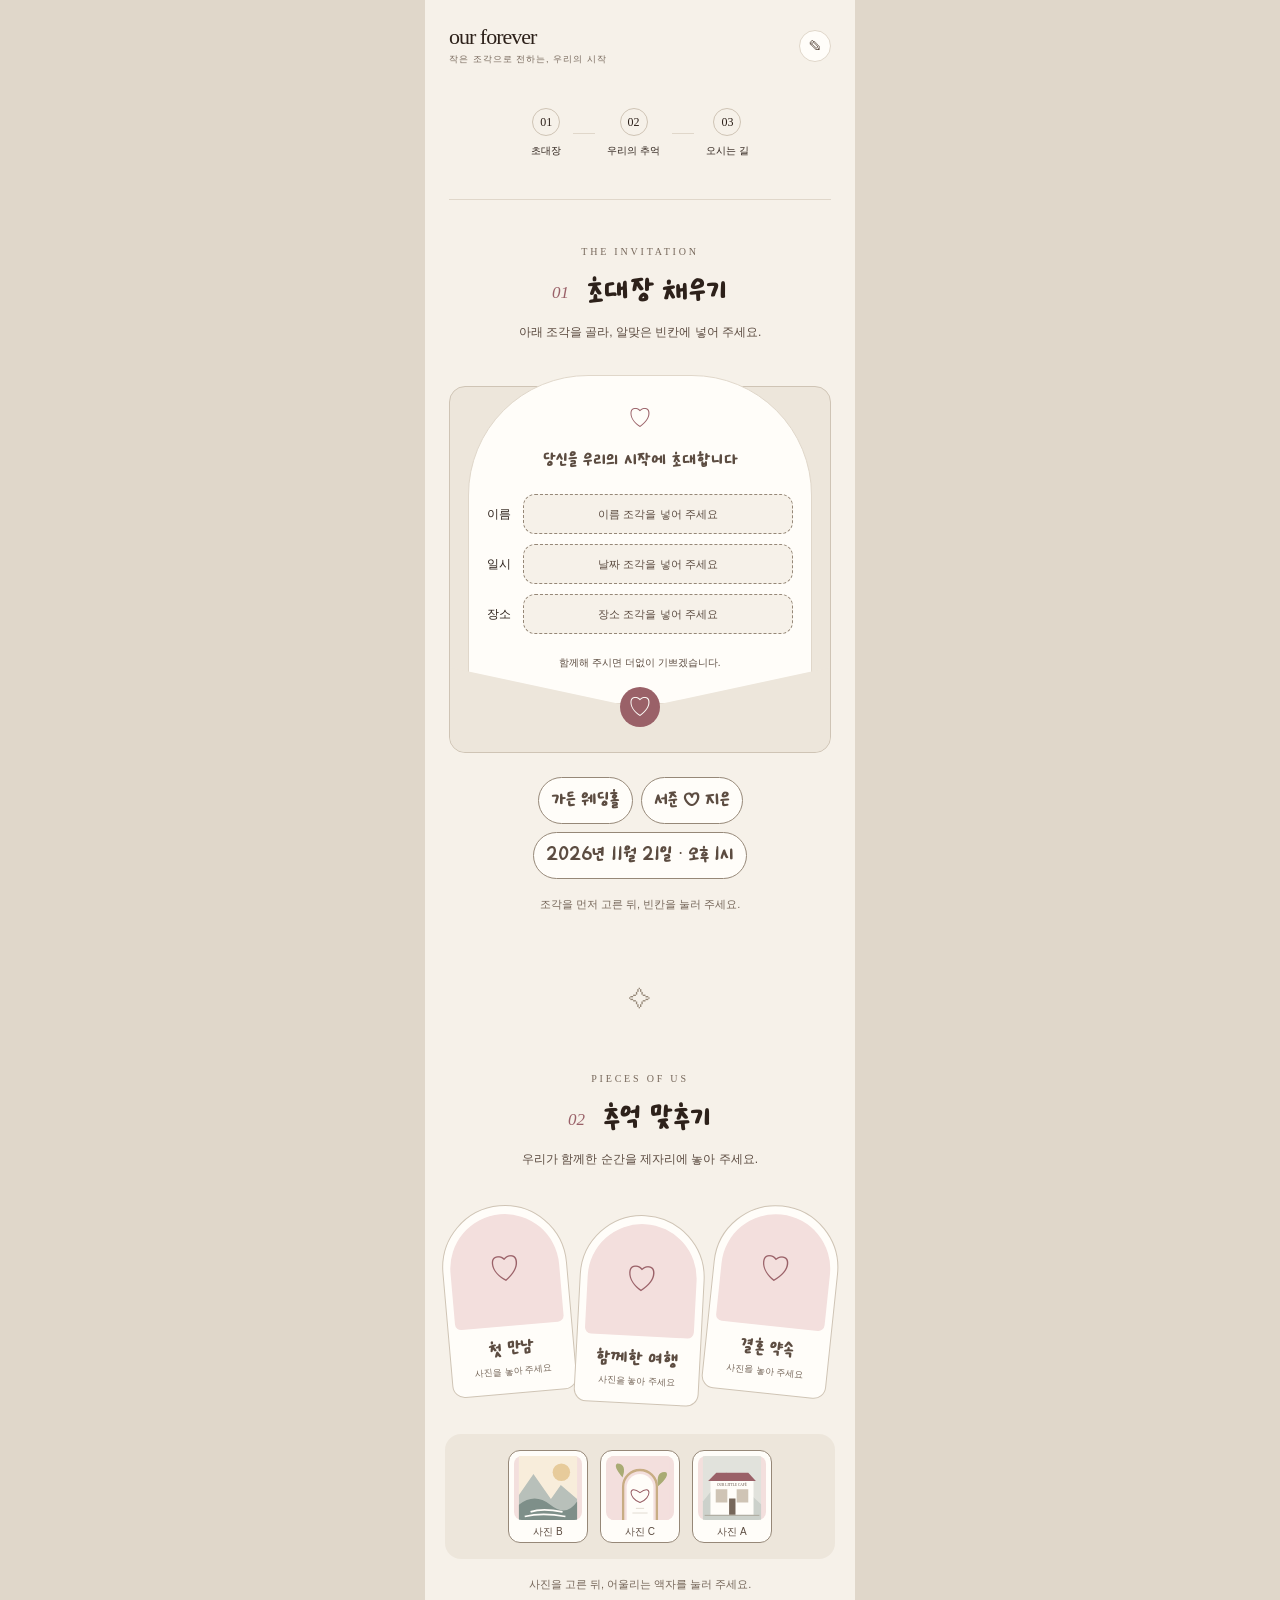
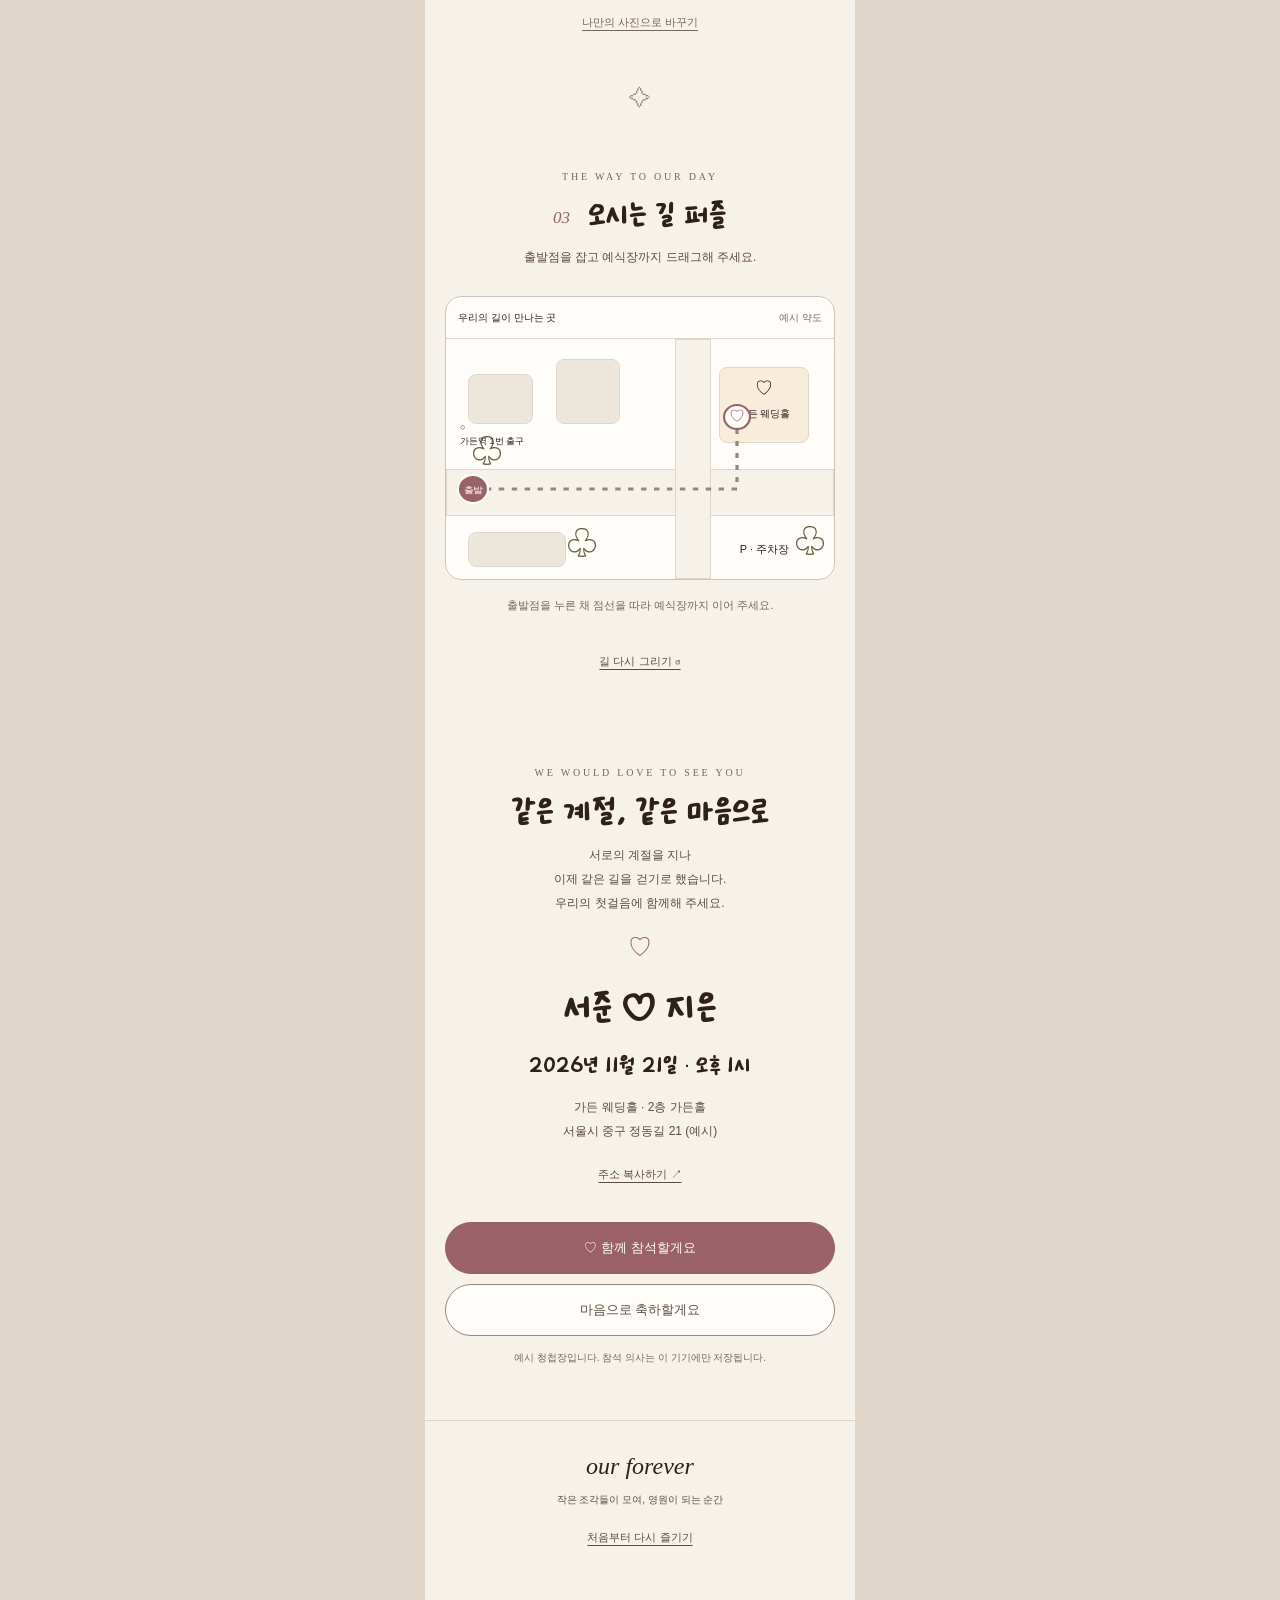
==== Our-Forever.html @ ae40b01d "메인화면 추가 Signed-off-by: youngbinjin1-dot <youngbinjin1@gmail.com>" ====
<!doctype html>
<html lang="ko"><head><meta charset="utf-8"><meta name="viewport" content="width=device-width,initial-scale=1"><meta name="theme-color" content="#F6F1E9"><meta name="description" content="작은 조각을 모아 완성하는 우리의 청첩장"><title>Our Forever · 우리라는 초대</title><style>
@font-face{font-family:Cherry;src:url('[data-uri]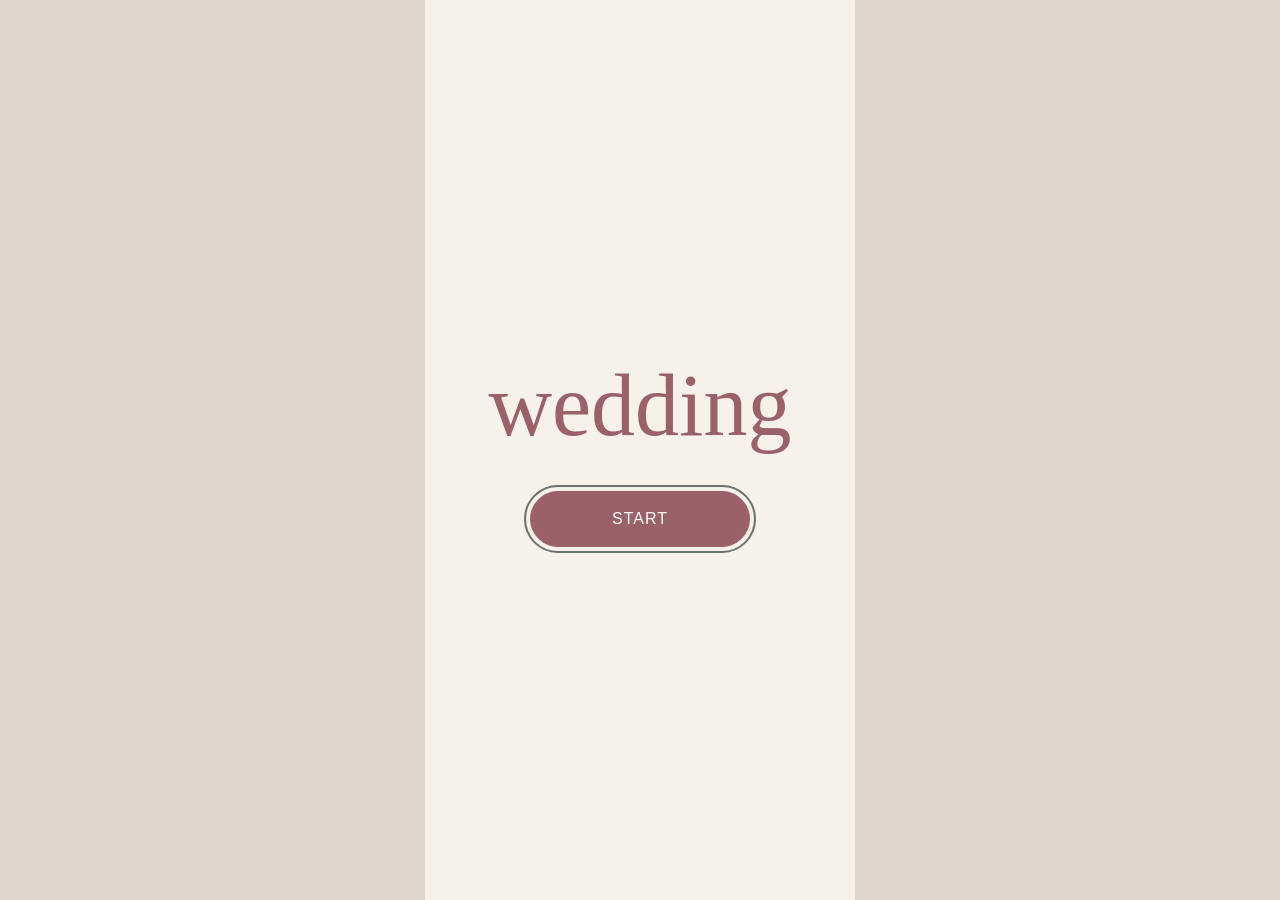
